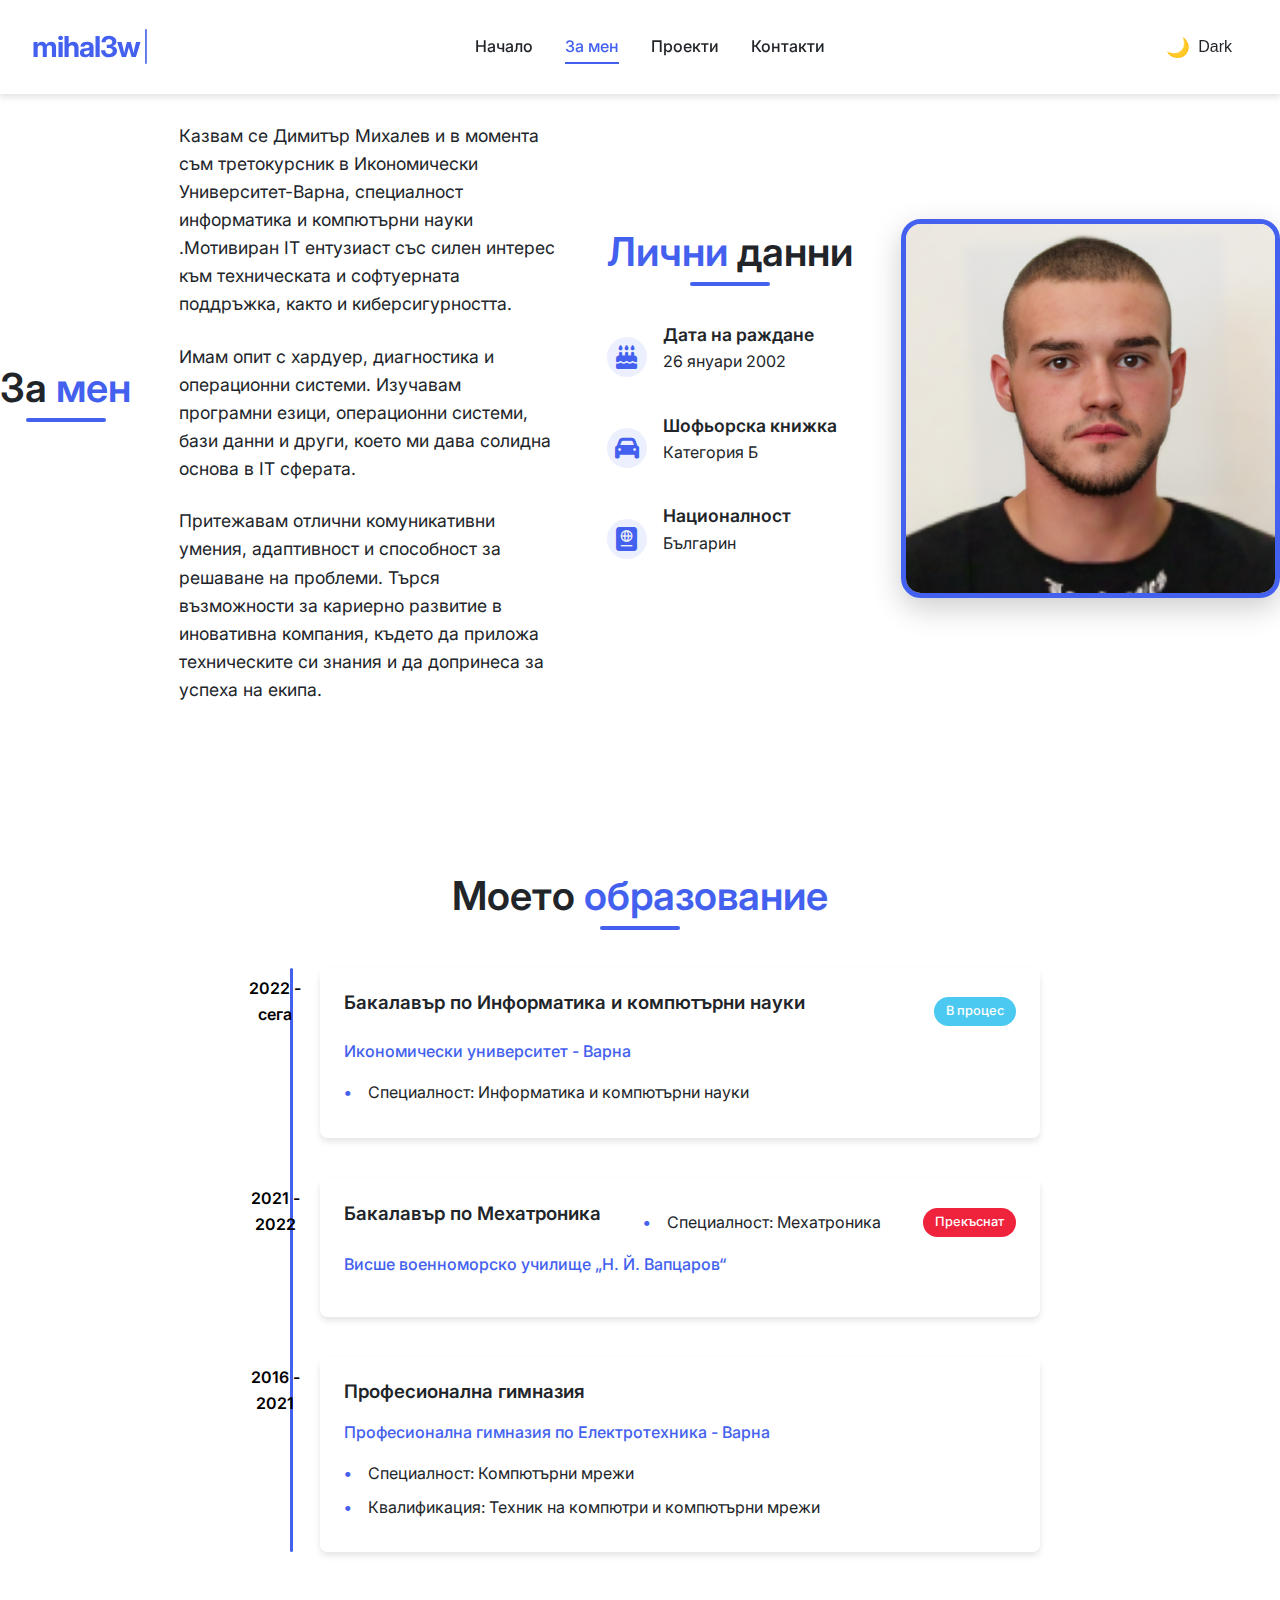
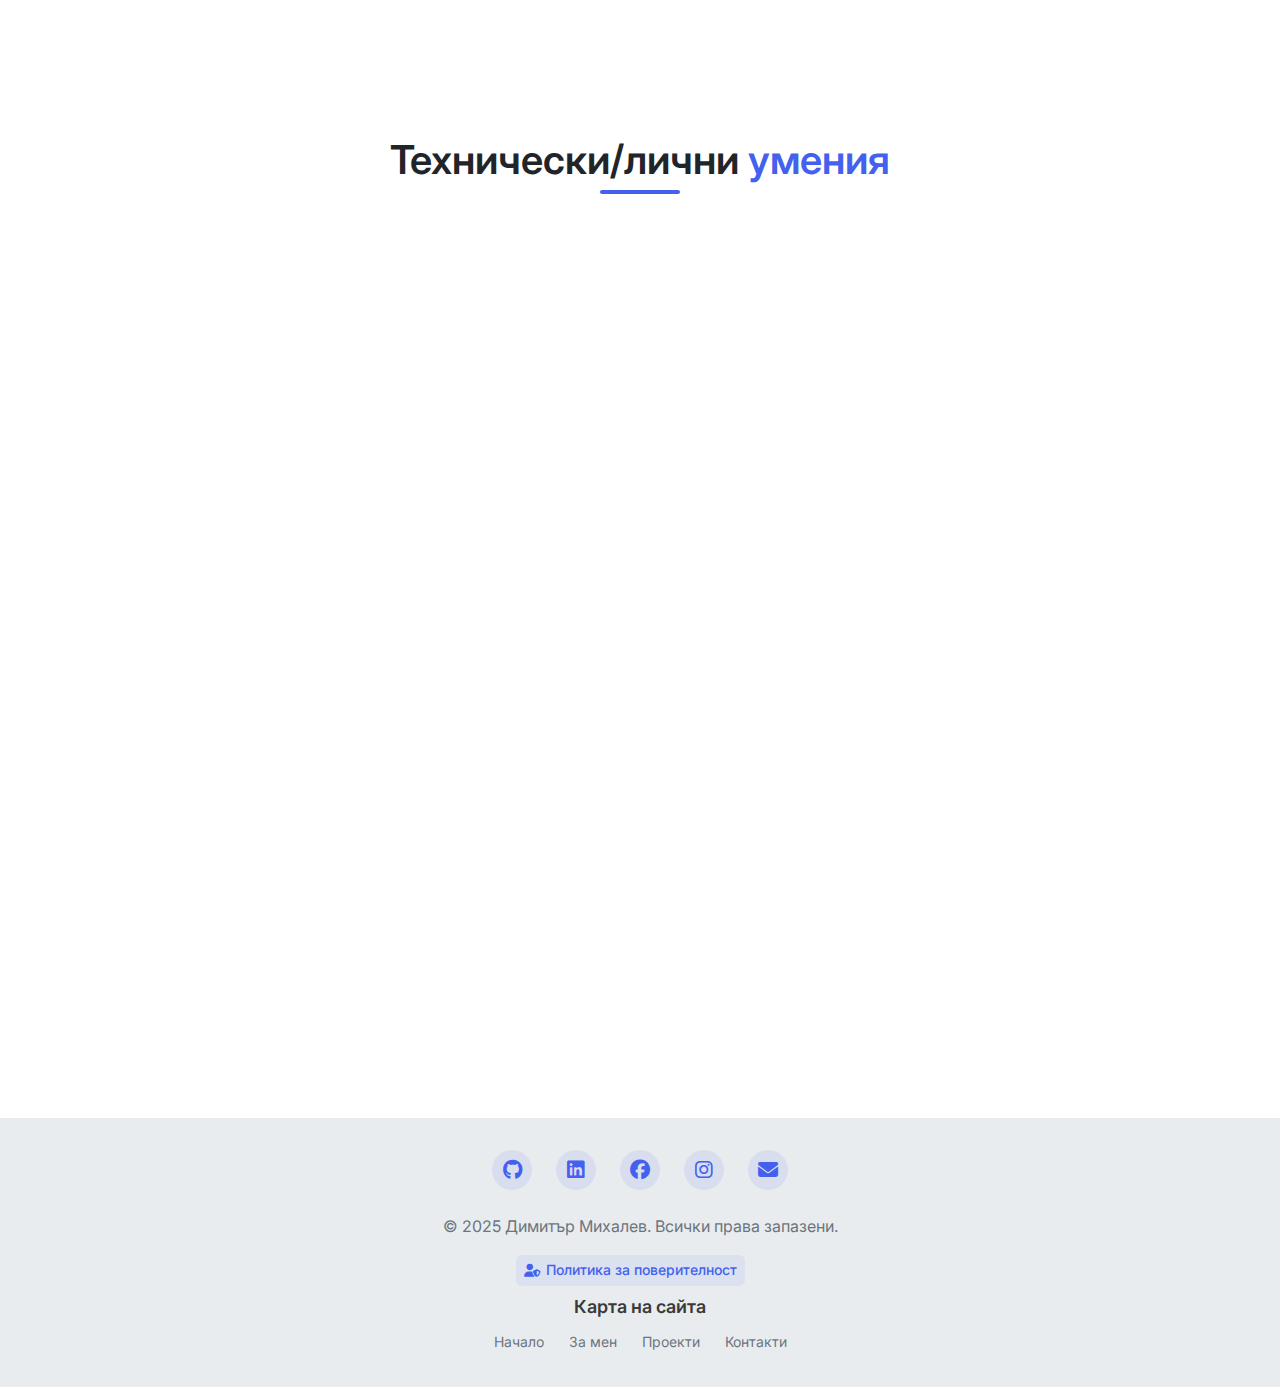
==== about.html @ a2dc993c "Initial portfolio upload" ====
<!DOCTYPE html>
<html lang="bg">
<head>
  <meta charset="UTF-8">
  <meta name="viewport" content="width=device-width, initial-scale=1.0">
  <title>За мен | Димитър Михалев</title>
  <meta name="description" content="Лично портфолио на Димитър Михалев - IT специалист">
  <meta name="keywords" content="портфолио, уеб разработка, IT, Windows, Linux, Python, киберсигурност">
  <link rel="stylesheet" href="https://cdnjs.cloudflare.com/ajax/libs/font-awesome/6.4.0/css/all.min.css">
  <link href="https://fonts.googleapis.com/css2?family=Inter:wght@300;400;500;600;700&display=swap" rel="stylesheet">
  <link rel="stylesheet" href="css/style.css">
  <link rel="icon" href="favicon.ico" type="image/x-icon">
</head>
<body>
    
  <nav class="navbar">
    <a href="index.html" class="logo">
        <span class="logo-text">mihal3w</span>
        <span class="logo-cursor">|</span>
      </a>
    <button class="mobile-menu-toggle">☰</button>
    <ul class="nav-links">
      <li><a href="index.html">Начало</a></li>
      <li><a href="about.html" class="active">За мен</a></li>
      <li><a href="projects.html">Проекти</a></li>
      <li><a href="contact.html">Контакти</a></li>
    </ul>
    <button class="theme-toggle">
      <span class="theme-icon">🌙</span>
      <span class="theme-text">Dark</span>
    </button>
  </nav>

  <main>
    <section class="about-section">
      <div class="about-content">
        <h1 class="section-title">За <span class="highlight">мен</span></h1>
        <div class="about-text">
            <br>
          <p>Казвам се Димитър Михалев и в момента съм третокурсник в Икономически Университет-Варна, специалност информатика и компютърни науки .Мотивиран IT ентузиаст със силен интерес към техническата и софтуерната поддръжка, както и киберсигурността.</p>
          <p>Имам опит с хардуер, диагностика и операционни системи. Изучавам програмни езици, операционни системи, бази данни и други, което ми дава солидна основа в IT сферата.</p>
          <p>Притежавам отлични комуникативни умения, адаптивност и способност за решаване на проблеми. Търся възможности за кариерно развитие в иновативна компания, където да приложа техническите си знания и да допринеса за успеха на екипа.</p>
        </div>

        <section class="personal-info">
            <h2 class="section-title"><span class="highlight">Лични</span> данни</h2>
            
            <div class="info-grid">
              <div class="info-item">
                <div class="info-icon">
                  <i class="fas fa-birthday-cake"></i>
                </div>
                <div class="info-content">
                  <h3>Дата на раждане</h3>
                  <p>26 януари 2002</p>
                </div>
              </div>
          
              <div class="info-item">
                <div class="info-icon">
                  <i class="fas fa-car"></i>
                </div>
                <div class="info-content">
                  <h3>Шофьорска книжка</h3>
                  <p>Категория Б</p>
                </div>
              </div>
          
              <div class="info-item">
                <div class="info-icon">
                  <i class="fas fa-passport"></i>
                </div>
                <div class="info-content">
                  <h3>Националност</h3>
                  <p>Българин</p>
                </div>
              </div>
            </div>
          </section>
        <div class="about-image">
            <img src="docs/snimkanamendr.png" alt="Димитър Михалев" class="profile-photo-about">
        </div>
      </div>


      <section class="education-section">
        <div class="container">
          <h2 class="section-title">Моето <span class="highlight">образование</span></h2>
          
          <div class="timeline">
            <!-- Най-новото образование -->
            <div class="timeline-item">
              <div class="timeline-date">2022 - сега</div>
              <div class="timeline-content">
                <div class="education-header">
                  <h3>Бакалавър по Информатика и компютърни науки</h3>
                  <span class="education-status">В процес</span>
                </div>
                <p class="institution">Икономически университет - Варна</p>
                <ul class="education-details">
                  <li>Специалност: Информатика и компютърни науки</li>
                </ul>
              </div>
            </div>
            
            <!-- Прекъснато образование -->
            <div class="timeline-item">
              <div class="timeline-date">2021 - 2022</div>
              <div class="timeline-content">
                <div class="education-header">
                  <h3>Бакалавър по Мехатроника</h3>
                  <ul class="education-details">
                    <li>Специалност: Мехатроника</li>
                  </ul>
                  <span class="education-status discontinued">Прекъснат</span>
                </div>
                <p class="institution">Висше военноморско училище „Н. Й. Вапцаров“</p>
              </div>
            </div>
            
            <!-- Средно образование -->
            <div class="timeline-item">
              <div class="timeline-date">2016 - 2021</div>
              <div class="timeline-content">
                <h3>Професионална гимназия</h3>
                <p class="institution">Професионална гимназия по Електротехника - Варна</p>
                <ul class="education-details">
                  <li>Специалност: Компютърни мрежи</li>
                  <li>Квалификация: Техник на компютри и компютърни мрежи</li>
                </ul>
              </div>
            </div>
          </div>
        </div>
      </section>

    <section class="skills-section">
        <h2 class="section-title">Технически/лични <span class="highlight">умения</span></h2>
        

        
        

        <div class="skills-grid">
          <!-- За мен -->
          <div class="skill-card">
            <div class="skill-icon">
              <i class="fa-regular fa-user"></i>
            </div>
            <h3>Лични умения</h3>
            <ul class="skills-tags">
              <li>Адаптивност</li>
              <li>Комуникация</li>
              <li>Работа в екип</li>
              <li>Критично мислене</li>
              <li>Креативност</li>
            </ul>
          </div>
          <div class="skill-card">
            <div class="skill-icon">
              <i class="fas fa-code"></i>
            </div>
            <h3>Програмиране</h3>
            <ul class="skills-tags">
              <li>C++</li>
              <li>.NET</li>
              <li>C#</li>
              <li>JAVA</li>
              <li>Python</li>
              <li>Html/Css</li>
              <li>Javascript</li>
            </ul>
          </div>
      
          <!-- Киберсигурност -->
          <div class="skill-card">
            <div class="skill-icon">
              <i class="fas fa-shield-alt"></i>
            </div>
            <h3>Киберсигурност</h3>
            <ul class="skills-tags">
              <li>Етичен хакинг</li>
              <li>Тестване на уязвимости</li>
            </ul>
          </div>
      
          <!-- Системна поддръжка -->
          <div class="skill-card">
            <div class="skill-icon">
              <i class="fas fa-server"></i>
            </div>
            <h3>Системна поддръжка</h3>
            <ul class="skills-tags">
              <li>Windows/Linux</li>
              <li>Хардуерна диагностика</li>
              <li>Мрежова конфигурация</li>
            </ul>
          </div>
        </div>
      </section>
  </main>

  <footer>
    <div class="footer-content">
        <div class="social-links">
            <a href="https://github.com/mihal3w" target="_blank" aria-label="GitHub"><i class="fab fa-github"></i></a>
            <a href="https://www.linkedin.com/in/dimitar-mihalev-2166b0343/" target="_blank" aria-label="LinkedIn"><i class="fab fa-linkedin"></i></a>
            <a href="https://www.facebook.com/mihal3w/" target="_blank" aria-label="facebook"><i class="fab fa-facebook"></i></a>
            <a href="https://www.instagram.com/d.mihalev/" target="_blank" aria-label="instagram"><i class="fab fa-instagram"></i></a>
            <a href="mailto:mihal3w@gmail.com" aria-label="Email"><i class="fas fa-envelope"></i></a>
          </div>
      <p>&copy; 2025 Димитър Михалев. Всички права запазени.</p>
      <a href="privacy-policy.html" target="_blank" rel="noopener noreferrer" style="
  display: inline-flex;
  align-items: center;
  color: #4361ee;
  text-decoration: none;
  font-size: 14px;
  font-weight: 500;
  margin-right: 20px;
  padding: 4px 8px;
  border-radius: 6px;
  transition: all 0.3s cubic-bezier(0.25, 0.8, 0.25, 1);
  background: rgba(67, 97, 238, 0.08);
">
  <i class="fas fa-user-shield" style="
    margin-right: 6px;
    font-size: 13px;
    transition: transform 0.3s ease;
  "></i>
  Политика за поверителност
</a>
      <!-- <p class="phone">+359 878 152 602</p> -->
    </div>
  </footer>

  <script src="js/main.js"></script>
</body>
</html>
---- css/style.css ----
/* Глобални стилове */
:root {
  --primary: #4361ee;
  --primary-dark: #3a56d4;
  --secondary: #3f37c9;
  --accent: #f72585;
  --accent-dark: #e5177b;
  --light: #f8f9fa;
  --dark: #121212;
  --gray: #6c757d;
  --light-gray: #e9ecef;
  --dark-gray: #343a40;
  --success: #4cc9f0;
  --warning: #f8961e;
  --danger: #ef233c;
  --bg-light: #ffffff;
  --bg-dark: #1a1a2e;
  --text-light: #212529;
  --text-dark: #e9ecef;
  --card-bg-light: rgba(255, 255, 255, 0.9);
  --card-bg-dark: rgba(30, 30, 30, 0.9);
  --transition: all 0.3s cubic-bezier(0.25, 0.8, 0.25, 1);
  --border-radius: 8px;
  --box-shadow: 0 4px 6px rgba(0, 0, 0, 0.1);
  --box-shadow-hover: 0 10px 15px rgba(0, 0, 0, 0.1);
}

/* Базови стилове */
* {
  margin: 0;
  padding: 0;
  box-sizing: border-box;
}

html {
  scroll-behavior: smooth;
}

.mobile-menu-toggle {
  display: none;
  background: none;
  border: none;
  color: var(--text-light);
  font-size: 1.8rem;
  cursor: pointer;
  padding: 0.5rem;
  z-index: 1001;
}

body {
  font-family: 'Inter', sans-serif;
  background-color: var(--bg-light);
  color: var(--text-light);
  transition: var(--transition);
  line-height: 1.6;
  overflow-x: hidden;
}

body.dark-theme {
  background-color: var(--bg-dark);
  color: var(--text-dark);
}

h1, h2, h3, h4, h5, h6 {
  font-weight: 600;
  line-height: 1.2;
  margin-bottom: 1rem;
}

.logo {
  font-family: 'Inter', sans-serif;
  font-size: 1.8rem;
  font-weight: 700;
  color: var(--primary);
  text-decoration: none;
  letter-spacing: -1px;
  transition: all 0.3s ease;
  display: flex;
  align-items: center;
  gap: 0.5rem;
}

.logo:hover {
  color: var(--primary-dark);
  transform: scale(1.05);
}

body.dark-theme .logo {
  color: var(--accent);
}

p {
  margin-bottom: 1rem;
}

a {
  text-decoration: none;
  color: inherit;
  transition: var(--transition);
}

img {
  max-width: 100%;
  height: auto;
}

.highlight {
  color: var(--primary);
}

.container {
  width: 100%;
  max-width: 1200px;
  margin: 0 auto;
  padding: 0 1.5rem;
}

/* Навигация */
.navbar {
  position: fixed;
  top: 0;
  left: 0;
  right: 0;
  display: flex;
  justify-content: space-between;
  align-items: center;
  padding: 1.5rem 2rem;
  background-color: rgba(255, 255, 255, 0.95);
  backdrop-filter: blur(8px);
  z-index: 1000;
  box-shadow: var(--box-shadow);
  transition: var(--transition);
}

body.dark-theme .navbar {
  background-color: rgba(26, 26, 46, 0.95);
}

.navbar.scroll-up {
  top: 0;
}

.navbar.scroll-down {
  top: -100px;
}

.nav-links {
  display: flex;
  list-style: none;
  gap: 2rem;
}

.nav-links a {
  font-weight: 500;
  position: relative;
  padding: 0.5rem 0;
}

.nav-links a::after {
  content: '';
  position: absolute;
  bottom: 0;
  left: 0;
  width: 0;
  height: 2px;
  background-color: var(--primary);
  transition: var(--transition);
}

.nav-links a:hover::after,
.nav-links a.active::after {
  width: 100%;
}

.nav-links a.active {
  color: var(--primary);
}

.theme-toggle {
  background: none;
  border: none;
  cursor: pointer;
  display: flex;
  align-items: center;
  gap: 0.5rem;
  font-size: 1rem;
  color: inherit;
  padding: 0.5rem 1rem;
  border-radius: var(--border-radius);
  transition: var(--transition);
}

.theme-toggle:hover {
  background-color: rgba(67, 97, 238, 0.1);
}

.theme-icon {
  font-size: 1.2rem;
}

/* Херо секция */
.hero {
  min-height: 100vh;
  display: flex;
  align-items: center;
  padding: 6rem 2rem 2rem;
}

.hero-content {
  flex: 1;
  max-width: 600px;
}

.hero h1 {
  font-size: 3rem;
  margin-bottom: 1.5rem;
  animation: fadeInUp 0.8s ease-out;
}

.hero-subtitle {
  font-size: 1.25rem;
  color: var(--gray);
  margin-bottom: 2rem;
  animation: fadeInUp 0.8s ease-out 0.2s forwards;
  opacity: 0;
}

body.dark-theme .hero-subtitle {
  color: var(--light-gray);
}

.hero-btns {
  display: flex;
  gap: 1rem;
  margin-top: 2rem;
  animation: fadeInUp 0.8s ease-out 0.4s forwards;
  opacity: 0;
}

.btn {
  display: inline-block;
  padding: 0.8rem 1.5rem;
  border-radius: var(--border-radius);
  font-weight: 500;
  transition: var(--transition);
  text-align: center;
}

.btn-primary {
  background-color: var(--primary);
  color: white;
}

.btn-primary:hover {
  background-color: var(--primary-dark);
  transform: translateY(-3px);
  box-shadow: var(--box-shadow-hover);
}

.btn-secondary {
  border: 2px solid var(--primary);
  color: var(--primary);
}

.btn-secondary:hover {
  background-color: var(--primary);
  color: white;
  transform: translateY(-3px);
  box-shadow: var(--box-shadow-hover);
}

.hero-image {
  flex: 1;
  display: flex;
  justify-content: center;
  align-items: center;
}

.image-placeholder {
  width: 400px;
  height: 400px;
  border-radius: 20px;
  background-color: var(--light-gray);
  box-shadow: var(--box-shadow);
  position: relative;
  overflow: hidden;
}

body.dark-theme .image-placeholder {
  background-color: var(--dark-gray);
}

/* Секции */
.section {
  padding: 5rem 0;
}

.section-title {
  font-size: 2.5rem;
  text-align: center;
  margin-bottom: 3rem;
  position: relative;
}

.section-title::after {
  content: '';
  position: absolute;
  bottom: -10px;
  left: 50%;
  transform: translateX(-50%);
  width: 80px;
  height: 4px;
  background-color: var(--primary);
  border-radius: 2px;
}

/* Умения */
.skills-section {
  padding: 4rem 1rem;
  background-color: var(--bg-light);
}

body.dark-theme .skills-section {
  background-color: var(--bg-dark);
}

.skills-grid {
  display: grid;
  grid-template-columns: repeat(auto-fit, minmax(280px, 1fr));
  gap: 1.5rem;
  max-width: 1000px;
  margin: 0 auto;
}

.skill-card {
  background: var(--card-bg-light);
  border-radius: 12px;
  padding: 2rem;
  text-align: center;
  transition: transform 0.3s ease, box-shadow 0.3s ease;
  box-shadow: 0 4px 6px rgba(0,0,0,0.05);
}

body.dark-theme .skill-card {
  background: var(--card-bg-dark);
}

.skill-card:hover {
  transform: translateY(-5px);
  box-shadow: 0 10px 20px rgba(0,0,0,0.1);
}

.skill-icon {
  width: 60px;
  height: 60px;
  margin: 0 auto 1rem;
  background: rgba(67, 97, 238, 0.1);
  border-radius: 50%;
  display: flex;
  align-items: center;
  justify-content: center;
}

.skill-icon i {
  font-size: 1.5rem;
  color: var(--primary);
}

.skill-card h3 {
  margin-bottom: 1.5rem;
  color: var(--primary);
}

.skills-tags {
  display: flex;
  flex-wrap: wrap;
  gap: 0.5rem;
  justify-content: center;
  list-style: none;
  padding: 0;
}

.skills-tags li {
  background: rgba(67, 97, 238, 0.1);
  color: var(--primary);
  padding: 0.5rem 1rem;
  border-radius: 50px;
  font-size: 0.9rem;
  font-weight: 500;
}

/* Хобита */
.hobbies-section {
  padding: 4rem 1rem;
  background-color: var(--bg-light);
}

body.dark-theme .hobbies-section {
  background-color: var(--bg-dark);
}

.hobbies-container {
  max-width: 1000px;
  margin: 0 auto;
  display: grid;
  grid-template-columns: repeat(auto-fit, minmax(350px, 1fr));
  gap: 2rem;
}

.hobby-card {
  background: var(--card-bg-light);
  border-radius: 12px;
  padding: 2rem;
  display: flex;
  gap: 1.5rem;
  transition: transform 0.3s ease, box-shadow 0.3s ease;
  box-shadow: 0 4px 6px rgba(0,0,0,0.05);
}

body.dark-theme .hobby-card {
  background: var(--card-bg-dark);
}

.hobby-card:hover {
  transform: translateY(-5px);
  box-shadow: 0 10px 20px rgba(0,0,0,0.1);
}

.hobby-icon {
  width: 60px;
  height: 60px;
  background: rgba(67, 97, 238, 0.1);
  border-radius: 50%;
  display: flex;
  align-items: center;
  justify-content: center;
  flex-shrink: 0;
}

.hobby-icon i {
  font-size: 1.5rem;
  color: var(--primary);
}

.hobby-content h3 {
  margin-top: 0;
  margin-bottom: 1rem;
  color: var(--primary);
}

.hobby-details {
  list-style-type: none;
  padding: 0;
  margin: 0;
}

.hobby-details li {
  position: relative;
  padding-left: 1.5rem;
  margin-bottom: 0.5rem;
}

.hobby-details li::before {
  content: "•";
  color: var(--primary);
  font-weight: bold;
  position: absolute;
  left: 0;
}

/* Образование */
.education-section {
  padding: 5rem 0;
  background-color: var(--bg-light);
}

body.dark-theme .education-section {
  background-color: var(--bg-dark);
}

.education-header {
  display: flex;
  justify-content: space-between;
  align-items: center;
  margin-bottom: 0.5rem;
  border-radius: 100px;
  transition: all 0.3s ease;
}

.education-status {
  background-color: var(--success);
  color: white;
  padding: 0.25rem 0.75rem;
  border-radius: 50px;
  font-size: 0.8rem;
  font-weight: 500;
}

.education-status.discontinued {
  background-color: var(--danger);
}

.institution {
  color: var(--primary);
  font-weight: 500;
  margin-bottom: 1rem;
}

.education-details {
  list-style-type: none;
  padding-left: 0;
  margin-top: 0.5rem;
}

.education-details li {
  position: relative;
  padding-left: 1.5rem;
  margin-bottom: 0.5rem;
}

.education-details li::before {
  content: "•";
  color: var(--primary);
  font-weight: bold;
  position: absolute;
  left: 0;
}

/* Timeline */
.timeline {
  position: relative;
  max-width: 800px;
  margin: 3rem auto 0;
  padding: 0;
}

.timeline::before {
  content: '';
  position: absolute;
  top: 0;
  left: 50px;
  height: 100%;
  width: 3px;
  background-color: var(--primary);
  border-radius: 3px;
}

.timeline-item {
  position: relative;
  margin-bottom: 2.5rem;
  padding-left: 80px;
}

.timeline-date {
  position: absolute;
  left: 0;
  top: 0;
  width: 70px;
  padding: 0.5rem;
  color: rgb(0, 0, 0);
  border-radius: var(--border-radius);
  text-align: center;
  font-weight: 600;
}

.timeline-content {
  background-color: var(--card-bg-light);
  padding: 1.5rem;
  border-radius: var(--border-radius);
  box-shadow: var(--box-shadow);
  transition: var(--transition);
}

body.dark-theme .timeline-content {
  background-color: var(--card-bg-dark);
}

.timeline-content:hover {
  transform: translateY(-5px);
  box-shadow: var(--box-shadow-hover);
}

/* За мен страница */
.about-section {
  padding: 6rem 0 4rem;
}

.about-content {
  display: flex;
  gap: 3rem;
  align-items: center;
  margin-bottom: 4rem;
}

.about-text {
  flex: 1;
}

.about-text p {
  margin-bottom: 1.5rem;
  font-size: 1.1rem;
}

.about-image {
  flex: 1;
}

.profile-photo {
  width: 400px;
  height: 400px;
  border-radius: 50%;
  object-fit: cover;
  border: 5px solid var(--primary);
  box-shadow: 0 5px 15px rgba(0,0,0,0.1);
}

.profile-photo-about {
  width: 100%;
  max-width: 400px;
  height: auto;
  border-radius: 20px;
  border: 5px solid var(--primary);
  box-shadow: 0 10px 30px rgba(0,0,0,0.2);
  transition: transform 0.3s ease;
}

/* Проекти страница */
.projects-section {
  padding: 6rem 0 4rem;
}

.projects-filter {
  display: flex;
  justify-content: center;
  gap: 1rem;
  margin-bottom: 2rem;
  flex-wrap: wrap;
}

.filter-btn {
  padding: 0.5rem 1.5rem;
  border: none;
  background-color: var(--light-gray);
  color: var(--gray);
  border-radius: 50px;
  cursor: pointer;
  transition: var(--transition);
  font-weight: 500;
}

body.dark-theme .filter-btn {
  background-color: var(--dark-gray);
  color: var(--light-gray);
}

.filter-btn:hover {
  background-color: var(--primary);
  color: white;
}

.filter-btn.active {
  background-color: var(--primary);
  color: white;
}

.projects-grid {
  display: grid;
  grid-template-columns: repeat(auto-fill, minmax(300px, 1fr));
  gap: 2rem;
  margin-top: 2rem;
}

.project-card {
  background-color: var(--card-bg-light);
  border-radius: var(--border-radius);
  overflow: hidden;
  box-shadow: var(--box-shadow);
  transition: var(--transition);
}

body.dark-theme .project-card {
  background-color: var(--card-bg-dark);
}

.project-card:hover {
  transform: translateY(-10px);
  box-shadow: var(--box-shadow-hover);
}

.project-image {
  height: 200px;
  overflow: hidden;
}

.project-image img {
  width: 100%;
  height: 100%;
  object-fit: cover;
  transition: var(--transition);
}

.project-card:hover .project-image img {
  transform: scale(1.05);
}

.project-content {
  padding: 1.5rem;
}

.project-content h3 {
  margin-bottom: 0.5rem;
  color: var(--primary);
}

.project-content p {
  color: var(--gray);
  margin-bottom: 1rem;
}

body.dark-theme .project-content p {
  color: var(--light-gray);
}

.project-tech {
  display: flex;
  flex-wrap: wrap;
  gap: 0.5rem;
  margin-bottom: 1.5rem;
}

.project-tech span {
  background-color: rgba(67, 97, 238, 0.1);
  color: var(--primary);
  padding: 0.25rem 0.75rem;
  border-radius: 50px;
  font-size: 0.8rem;
  font-weight: 500;
}

.project-link {
  display: inline-flex;
  align-items: center;
  gap: 0.5rem;
  color: var(--primary);
  font-weight: 500;
  transition: var(--transition);
}

.project-link:hover {
  color: var(--primary-dark);
  gap: 0.75rem;
}

/* Контакти страница */
.contact-section {
  padding: 6rem 0 4rem;
}

.contact-container {
  display: flex;
  gap: 3rem;
  max-width: 1200px;
  margin: 0 auto;
}

.contact-info {
  flex: 1;
}

.contact-info p {
  margin-bottom: 2rem;
  font-size: 1.1rem;
}

.info-item {
  display: flex;
  gap: 1rem;
  margin-bottom: 1.5rem;
  align-items: center;
}

.info-item i {
  font-size: 1.5rem;
  color: var(--primary);
  width: 40px;
  height: 40px;
  background-color: rgba(67, 97, 238, 0.1);
  border-radius: 50%;
  display: flex;
  align-items: center;
  justify-content: center;
}

.info-item h3 {
  margin-bottom: 0.25rem;
  font-size: 1.1rem;
}

.info-item a {
  color: var(--primary);
  transition: var(--transition);
}

.info-item a:hover {
  color: var(--primary-dark);
}

.contact-form {
  flex: 1;
  background-color: var(--card-bg-light);
  padding: 2rem;
  border-radius: var(--border-radius);
  box-shadow: var(--box-shadow);
}

body.dark-theme .contact-form {
  background-color: var(--card-bg-dark);
}

.form-group {
  margin-bottom: 1.5rem;
}

.form-group label {
  display: block;
  margin-bottom: 0.5rem;
  font-weight: 500;
}

.form-group input,
.form-group textarea {
  width: 100%;
  padding: 0.75rem 1rem;
  border: 1px solid var(--light-gray);
  border-radius: var(--border-radius);
  font-family: inherit;
  font-size: 1rem;
  transition: var(--transition);
  background-color: var(--bg-light);
  color: var(--text-light);
}

body.dark-theme .form-group input,
body.dark-theme .form-group textarea {
  background-color: var(--bg-dark);
  border-color: var(--dark-gray);
  color: var(--text-dark);
}

.form-group input:focus,
.form-group textarea:focus {
  outline: none;
  border-color: var(--primary);
  box-shadow: 0 0 0 3px rgba(67, 97, 238, 0.2);
}

.form-group textarea {
  min-height: 150px;
  resize: vertical;
}

/* CV секция */
.download-cv {
  text-align: center;
  padding: 3rem 1rem;
  background-color: var(--bg-light);
}

body.dark-theme .download-cv {
  background-color: var(--bg-dark);
}

.download-btn {
  display: inline-flex;
  align-items: center;
  gap: 0.5rem;
  background-color: var(--primary);
  color: white;
  padding: 0.8rem 1.5rem;
  border-radius: 50px;
  text-decoration: none;
  font-weight: 500;
  margin-top: 1rem;
  transition: all 0.3s ease;
  box-shadow: 0 4px 6px rgba(0,0,0,0.1);
}

.download-btn:hover {
  background-color: var(--primary-dark);
  transform: translateY(-3px);
  box-shadow: 0 6px 12px rgba(0,0,0,0.15);
}

/* Футър */
footer {
  background-color: var(--light-gray);
  color: var(--gray);
  padding: 2rem 0;
  text-align: center;
}

body.dark-theme footer {
  background-color: var(--dark);
  color: var(--light-gray);
}

.footer-content {
  max-width: 1200px;
  margin: 0 auto;
  padding: 0 1.5rem;
}

.social-links {
  display: flex;
  justify-content: center;
  gap: 1.5rem;
  margin-bottom: 1.5rem;
}

.social-links a {
  display: flex;
  align-items: center;
  justify-content: center;
  width: 40px;
  height: 40px;
  border-radius: 50%;
  background-color: rgba(67, 97, 238, 0.1);
  color: var(--primary);
  font-size: 1.25rem;
  transition: var(--transition);
}

.social-links a:hover {
  background-color: var(--primary);
  color: white;
  transform: translateY(-3px);
}

/* Scroll to top бутон */
.scroll-to-top {
  position: fixed;
  bottom: 2rem;
  right: 2rem;
  width: 50px;
  height: 50px;
  border-radius: 50%;
  background-color: var(--primary);
  color: white;
  border: none;
  cursor: pointer;
  display: none;
  z-index: 999;
  box-shadow: 0 2px 10px rgba(0,0,0,0.2);
  transition: all 0.3s ease;
}

.scroll-to-top:hover {
  background-color: var(--primary-dark);
  transform: translateY(-3px);
  box-shadow: 0 4px 15px rgba(0,0,0,0.3);
}

/* Анимации */
@keyframes fadeInUp {
  from {
    opacity: 0;
    transform: translateY(20px);
  }
  to {
    opacity: 1;
    transform: translateY(0);
  }
}
.logo {
  display: flex;
  align-items: center;
  gap: 2px; /* Разстояние между текста и курсора */
}

.logo-cursor {
  font-weight: 300;
  animation: blink 1s infinite;
  color: var(--primary); /* Цвят на курсора (съвпадащ с темата) */
}

@keyframes blink {
  0%, 100% { opacity: 1; }
  50% { opacity: 0; }
}

.profile-photo {
  position: relative;
  filter: brightness(1.2) contrast(0.9);
  box-shadow: 
    0 0 10px #52abff,
    0 0 20px #52abff,
    0 0 40px #52abff;
  animation: hologram 3s infinite alternate;
}

@keyframes hologram {
  0% { opacity: 0.8; }
  100% { 
    opacity: 1;
    box-shadow: 
      0 0 15px #52abff,
      0 0 30px #52abff,
      0 0 60px #52abff;
  }
}

.char-counter {
  font-size: 0.8rem;
  text-align: right;
  margin-top: -15px;
}

.project-modal {
  position: fixed;
  top: 0;
  left: 0;
  width: 100%;
  height: 100%;
  background: rgba(0,0,0,0.9);
  z-index: 1000;
  display: flex;
  align-items: center;
  justify-content: center;
}

.modal-content img {
  max-width: 90vw;
  max-height: 90vh;
}

.close-modal {
  position: absolute;
  top: 20px;
  right: 30px;
  color: white;
  font-size: 30px;
  cursor: pointer;
}

a[href="privacy-policy.html"]:hover {
  background: rgba(67, 97, 238, 0.15);
  transform: translateY(-1px);
  box-shadow: 0 2px 8px rgba(67, 97, 238, 0.1);
}

a[href="privacy-policy.html"]:hover i {
  transform: scale(1.1);
}


/* за анимация след щракане на мишката
 .particle {
  position: fixed;
  width: 10px;
  height: 10px;
  background: var(--primary);
  border-radius: 50%;
  pointer-events: none;
  animation: explode 1s forwards;
}
@keyframes explode {
  to { transform: scale(5); opacity: 0; }
}
 */





/* .skills-cube {
  width: 200px;
  height: 200px;
  position: relative;
  transform-style: preserve-3d;
  animation: rotateCube 15s infinite linear;
  margin: 0 auto;
}

.cube-face {
  position: absolute;
  width: 100%;
  height: 100%;
  background: rgba(67, 97, 238, 0.8);
  border: 2px solid white;
  display: flex;
  align-items: center;
  justify-content: center;
  font-size: 1.5rem;
  color: white;
  font-weight: bold;
}

.front  { transform: rotateY(0deg) translateZ(100px); }
.back   { transform: rotateY(180deg) translateZ(100px); }
.left   { transform: rotateY(-90deg) translateZ(100px); }
.right  { transform: rotateY(90deg) translateZ(100px); }
.top    { transform: rotateX(90deg) translateZ(100px); }
.bottom { transform: rotateX(-90deg) translateZ(100px); }

@keyframes rotateCube {
  from { transform: rotateY(0deg) rotateX(20deg); }
  to { transform: rotateY(360deg) rotateX(20deg); }
} */

/* Мобилни стилове (максимум 768px) */
@media (max-width: 768px) {
  /* Глобални корекции */
  html {
    font-size: 14px;
  }
  
  .container {
    padding: 0 1rem;
  }
  
  /* Навигация */
  .navbar {
    padding: 1rem;
  }
  
  .nav-links {
    position: fixed;
    top: 0;
    right: -100%;
    width: 70%;
    height: 100vh;
    background: var(--bg-light);
    flex-direction: column;
    align-items: center;
    justify-content: center;
    transition: 0.3s;
    z-index: 1000;
    padding: 0;
    margin: 0;
}
  
  /* Показваме бутона за мобилно меню */
  .mobile-menu-toggle {
    display: block;
    background: none;
    border: none;
    font-size: 1.5rem;
    cursor: pointer;
    z-index: 1001;
    color: var(--text-light);
  }
  
  body.dark-theme .mobile-menu-toggle {
    color: var(--text-dark);
  }
  
  /* Стилове за мобилното меню */
  .nav-links.mobile-active {
    display: flex;
    position: fixed;
    top: 0;
    right: 0;
    width: 70%;
    height: 100vh;
    background: var(--bg-light);
    flex-direction: column;
    align-items: center;
    justify-content: center;
    gap: 2rem;
    transition: all 0.3s ease;
    z-index: 1000;
    margin: 0;
    padding: 0;
    list-style: none;
  }
  
  body.dark-theme .nav-links.mobile-active {
    background: var(--bg-dark);
  }
  
  body.dark-theme .nav-links {
    background: var(--bg-dark);
  }
  
  
  body.dark-theme .nav-links {
    background: var(--bg-dark);
  }
  
  .nav-links.mobile-active {
    right: 0;
  }
  
  /* Херо секция */
  .hero {
    flex-direction: column;
    text-align: center;
    padding-top: 6rem;
    padding-bottom: 3rem;
  }
  
  .hero-content {
    max-width: 100%;
    margin-bottom: 2rem;
  }
  
  .hero h1 {
    font-size: 2.2rem;
  }
  
  .hero-subtitle {
    font-size: 1.1rem;
  }
  
  .hero-btns {
    justify-content: center;
  }
  
  .image-placeholder {
    width: 280px;
    height: 280px;
  }
  
  /* Секции */
  .section {
    padding: 3rem 0;
  }
  
  .section-title {
    font-size: 2rem;
    margin-bottom: 2rem;
  }
  
  /* Умения */
  .skills-grid {
    grid-template-columns: 1fr;
  }
  
  /* За мен секция */
  .about-content {
    flex-direction: column;
  }
  
  .profile-photo {
    width: 280px;
    height: 280px;
    margin: 0 auto;
  }
  
  /* Timeline */
  .timeline::before {
    left: 30px;
  }
  
  .timeline-item {
    width: 100%;
    padding-left: 70px;
    padding-right: 0;
    text-align: left;
  }
  
  .timeline-item:nth-child(even) {
    left: 0;
  }
  
  .timeline-item:nth-child(odd) .timeline-content::after {
    left: -10px;
    right: auto;
    border-right: 10px solid var(--card-bg-light);
    border-left: none;
  }
  
  body.dark-theme .timeline-item:nth-child(odd) .timeline-content::after {
    border-right-color: var(--card-bg-dark);
  }
  
  /* Проекти */
  .projects-grid {
    grid-template-columns: 1fr;
  }
  
  /* Контакти */
  .contact-container {
    flex-direction: column;
  }
  
  /* Хобита */
  .hobbies-container {
    grid-template-columns: 1fr;
  }
  
  .hobby-card {
    flex-direction: column;
    padding: 1.5rem;
  }
  
  .hobby-icon {
    margin-bottom: 1rem;
  }
  
  /* Футър */
  .social-links {
    gap: 1rem;
  }
  
  /* Scroll to top бутон */
  .scroll-to-top {
    width: 40px;
    height: 40px;
    bottom: 1rem;
    right: 1rem;
  }
}

/* Много малки екрани (максимум 480px) */
@media (max-width: 480px) {
  .hero h1 {
    font-size: 1.8rem;
  }
  
  .hero-btns {
    flex-direction: column;
    gap: 1rem;
  }
  
  .btn {
    width: 100%;
  }
  
  .image-placeholder {
    width: 220px;
    height: 220px;
  }
  
  .profile-photo {
    width: 220px;
    height: 220px;
  }
  
  .section-title {
    font-size: 1.8rem;
  }
  
  .projects-filter {
    flex-direction: column;
    align-items: center;
  }
  
  .filter-btn {
    width: 100%;
  }
  
  .education-header {
    flex-direction: column;
    align-items: flex-start;
    gap: 0.5rem;
  }
}

@media (min-width: 769px) {
  .mobile-menu-toggle {
    display: none;
  }
}
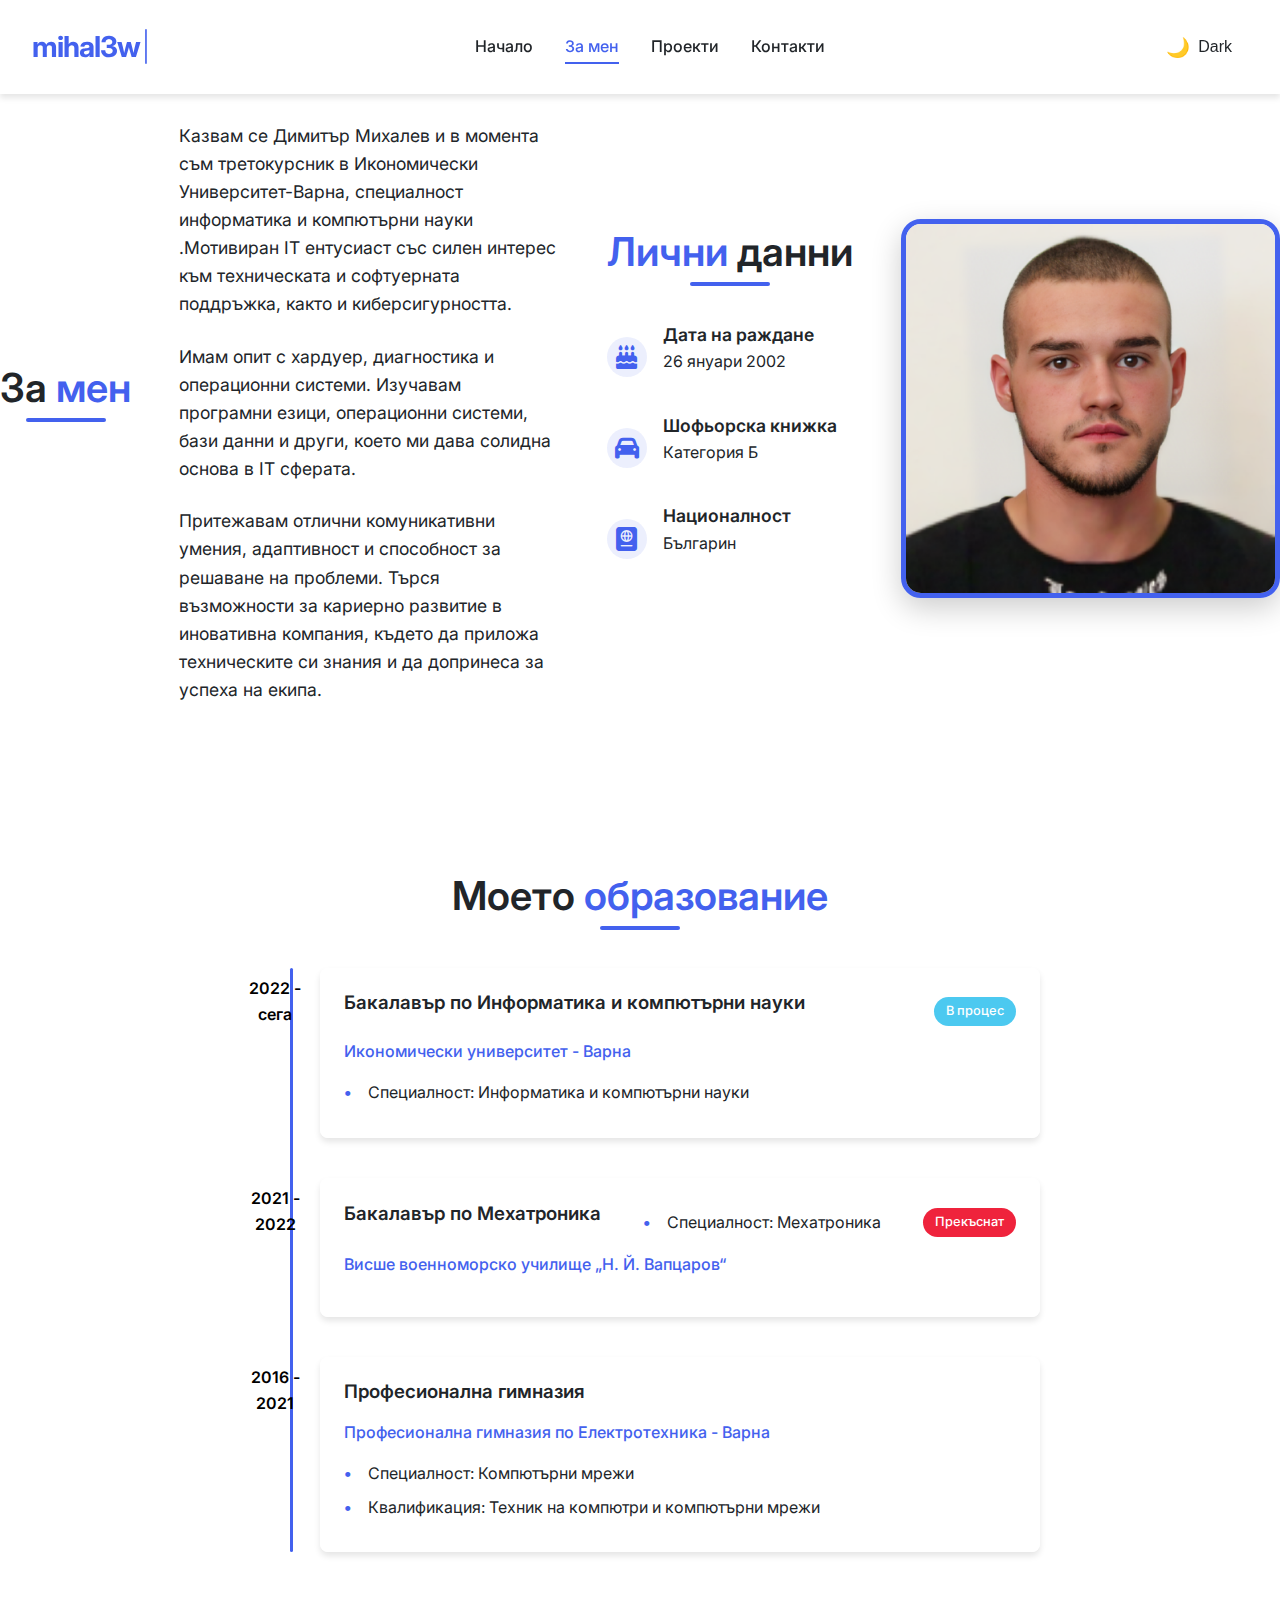
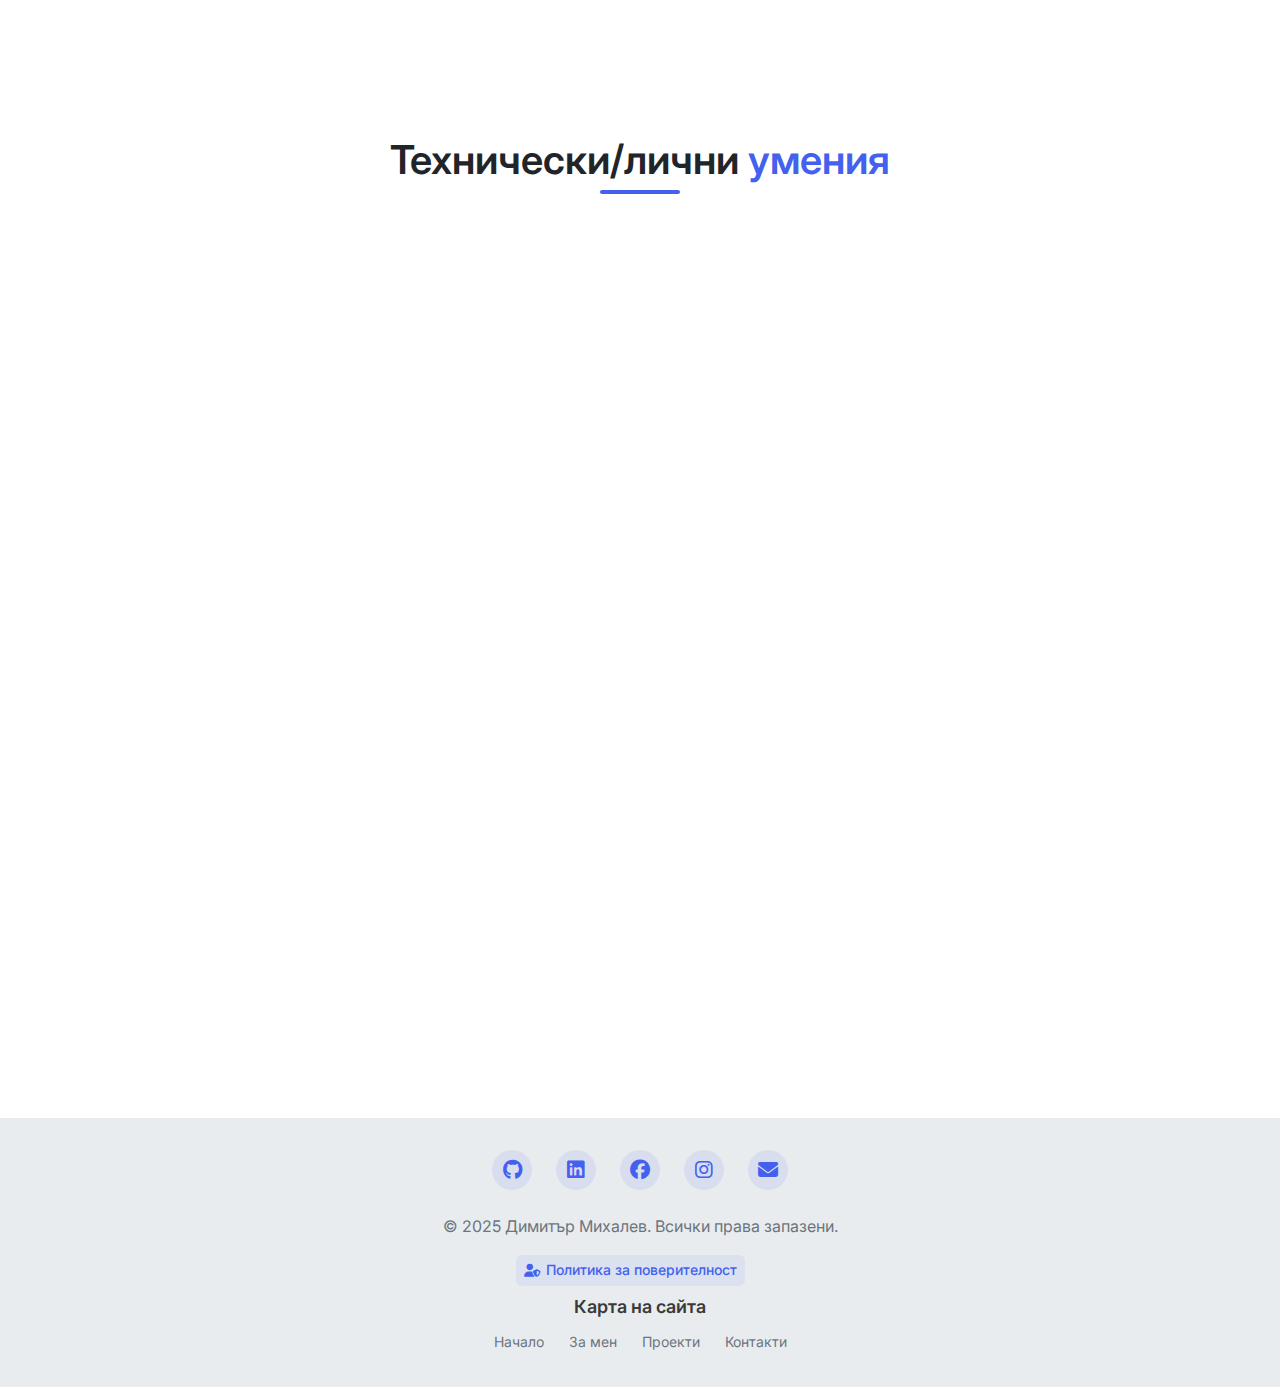
==== commit 3f5fd900: "Update about.html" ====
--- a/about.html
+++ b/about.html
@@ -37,7 +37,7 @@
         <h1 class="section-title">За <span class="highlight">мен</span></h1>
         <div class="about-text">
             <br>
-          <p>Казвам се Димитър Михалев и в момента съм третокурсник в Икономически Университет-Варна, специалност информатика и компютърни науки .Мотивиран IT ентузиаст със силен интерес към техническата и софтуерната поддръжка, както и киберсигурността.</p>
+          <p>Казвам се Димитър Михалев и в момента съм третокурсник в Икономически Университет-Варна, специалност информатика и компютърни науки .Мотивиран IT ентусиаст със силен интерес към техническата и софтуерната поддръжка, както и киберсигурността.</p>
           <p>Имам опит с хардуер, диагностика и операционни системи. Изучавам програмни езици, операционни системи, бази данни и други, което ми дава солидна основа в IT сферата.</p>
           <p>Притежавам отлични комуникативни умения, адаптивност и способност за решаване на проблеми. Търся възможности за кариерно развитие в иновативна компания, където да приложа техническите си знания и да допринеса за успеха на екипа.</p>
         </div>
@@ -236,4 +236,4 @@
 
   <script src="js/main.js"></script>
 </body>
-</html>+</html>
